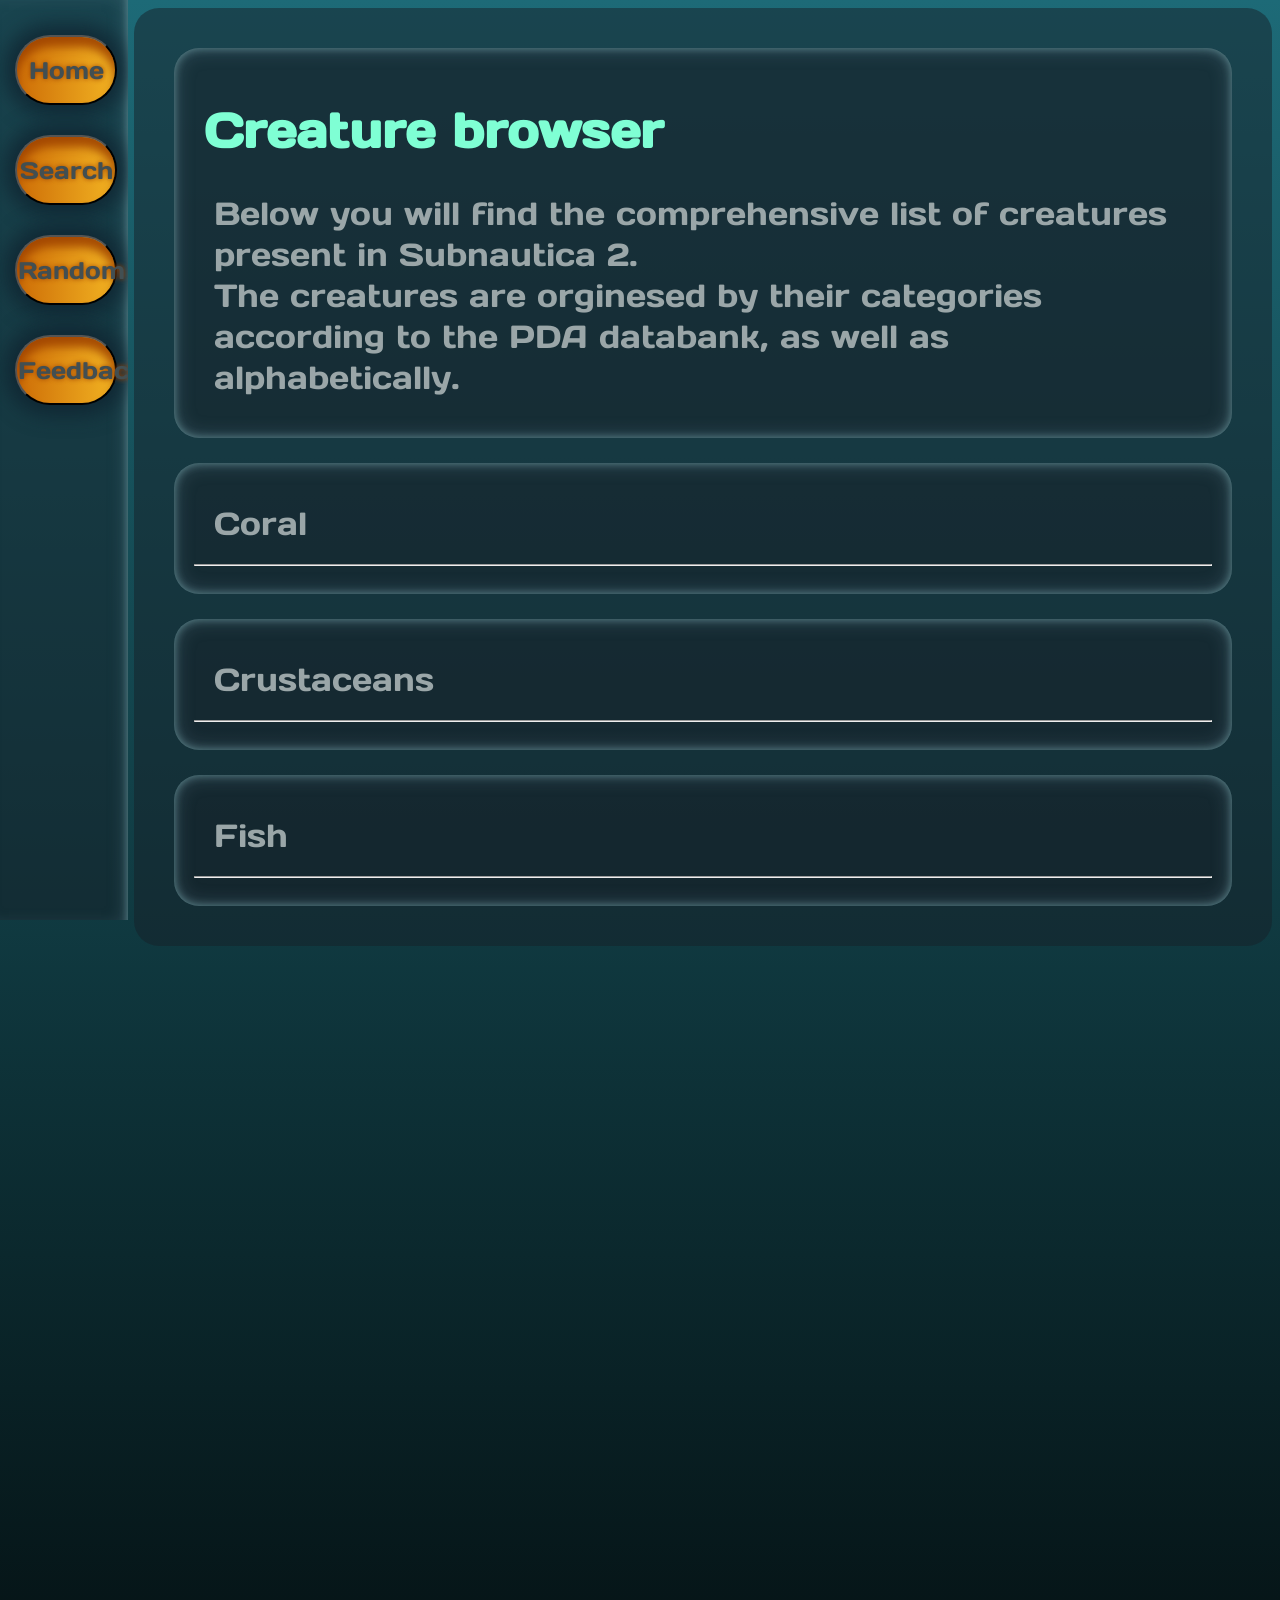
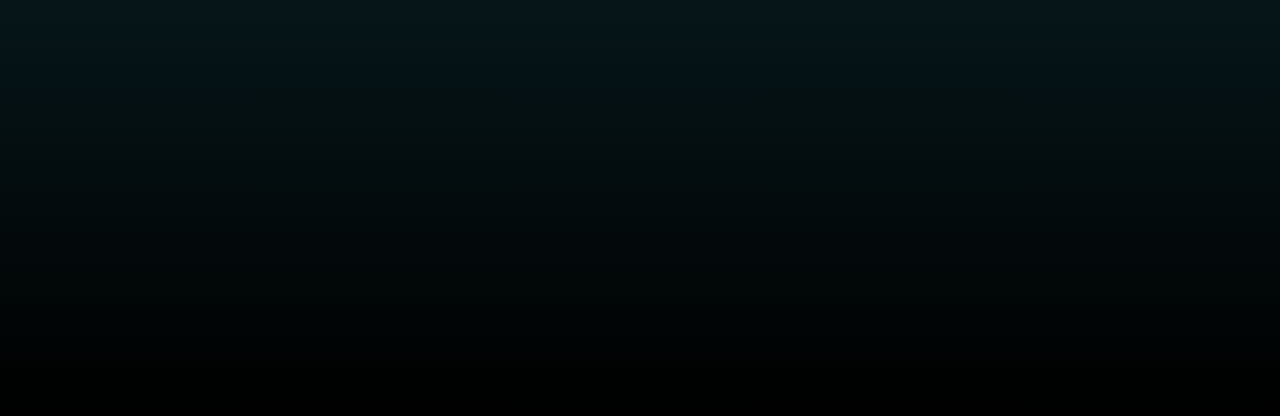
==== browse.html @ dadebdd3 "Progress 1" ====
<!DOCTYPE html>
<html lang="en">

<head>
    <meta charset="UTF-8">
    <meta name="viewport" content="width=device-width, initial-scale=1.0">
    <meta font-family="comic sans ms">
    <title>Subnautica 2 fauna unofficial Wiki</title>

        <link rel="stylesheet" href="guzior.css">


</head>

<body>
    
    
    <div class="sidenav">
        <button class="guzior" onclick="window.location.href='index.html'">Home</button>
        <button class="guzior">Search</button>
        <button class="guzior">Random</button>
        <button class="guzior">Feedback</button>
    </div>

<!-- Page content -->
        <div class="main" style="background-color: rgb(23, 33, 41, 0.5)">


                <div class="mainbox">
                     <header>
                        <h1>Creature browser</h1>
                     </header>

                     <p>
                        Below you will find the comprehensive list of creatures present in Subnautica 2. <br>
                        The creatures are orginesed by their categories according to the PDA databank, as well as alphabetically.
                    </p>
                </div>

                <div class="mainbox">
                    <p>Coral</p>
                    <hr>
                    <div>

                    </div>

                </div>

                <div class="mainbox">
                    <p>Crustaceans</p>
                    <hr>
                    <div>
                        
                    </div>

                </div>

                <div class="mainbox">
                    <p>Fish</p>
                    <hr>
                    <div>
                        
                    </div>

                </div>

        </div>
    

</body>
</html>
---- guzior.css ----
@import url('https://fonts.googleapis.com/css2?family=Days+One&display=swap');

body {
  background-image: linear-gradient(to bottom, rgb(29, 106, 119), rgb(0, 0, 0));
  height: 2000px;
}

header {
  font-family: 'Days One', sans-serif;
  font-size: 150%;
  color: aquamarine;
  margin: 10px;

}

p {
  font-family: 'Days One', sans-serif;
  font-size: 200%;
  color: #9aa6a8;
  margin: 20px;
}

li {
  font-family: 'Days One', sans-serif;
  font-size: 120%;
  color: #9aa6a8;
  margin: 10px;
}

      .guzior {
      font-family: 'Days One', sans-serif;
      font-size: 150%;
      color:#424f52;
      text-shadow: 0 0 5px rgb(159, 66, 1);
      width: 80%;
      height: 70px;
      margin: 15px;
      padding: 1px;
      border-radius: 35px;
      background-image: linear-gradient(to right, #CD6D07, #F2B322);
      box-shadow: inset 0px 10px 10px rgba(159, 66, 1, 0.9), 0 0px 20px 10px rgba(15, 35, 48, 0.8);
      transition-duration: 0.3s;
      }

      .guzior:hover {
      transform: translateX(10px);
      box-shadow: inset 10px 0px 10px rgba(159, 66, 1, 0.9), 0 0px 20px 10px rgba(15, 35, 48, 0.8);
      color: rgb(86, 202, 165);
      text-shadow: 0 0 5px rgba(255, 255, 255, 0.9);
      transition-duration: 0.3s;
      
      }

.headerinf1 {
font-family: 'Days One', sans-serif;
color: #bdcbce;
padding: 10px;
text-shadow: 0 0 5px rgb(159, 66, 1);
}

.nawig {
margin-bottom: 5px;
}

.imag {
display: flex;
flex-direction: row;
justify-content: baseline;
max-height: 500px

}

      .trailercontainer {
      position: relative; 
      display: flex; 
      align-items: flex-start; 
      justify-content: center;
      border-radius: 25px;
      width: 100%;
      overflow: hidden;
      display: flex;
      height: 460px;
      box-shadow: inset 0 0px 20px 5px rgba(0, 0, 0, 0.589), inset 0 0px 20px 5px rgba(159, 66, 1, 0.363);
      }

      .trailercontainer video {
      min-width: 100%;
      min-height: 100%;
      object-fit: cover;
      box-shadow: inset 0 0px 20px 5px rgba(0, 0, 0, 0.589), inset 0 0px 20px 5px rgba(159, 66, 1, 0.363);
      }


.flexbox > img{
min-width: 20%;

}

.main {
  height: fit-content;
  width: auto;
  border-radius: 25px;
  margin-left: 10%; /* Same as the width of the sidebar */
  padding: 15px;
}

.mainbox {
  box-shadow: inset 0 0px 8px 0 rgba(129, 183, 187, 0.589), inset 0 0px 20px 0 rgba(122, 157, 173, 0.363);
  height: fit-content;
  width: auto;
  border-radius: 25px;
  background-color: rgb(23, 33, 41, 0.5);
  margin-bottom: 25px;
  padding: 20px;
  margin: 25px;
}

.mainboxtrailer {
  display: flex; 
  flex-direction: column; 
  align-items: center; 
  justify-content: center; 
  justify-items: top;
  justify-self: center; 
  align-self: center;
  box-shadow: inset 0 0px 8px 5px rgba(159, 66, 1, 0.7), 0 0px 20px 5px rgba(15, 35, 48, 0.8);
  height: fit-content;
  width: auto;
  border-radius: 25px;
  background-image: linear-gradient(to right, #CD6D07, #F2B322);
  margin-bottom: 25px;
  transition-duration: 1s;
}

.mainboxtrailer:hover {
  box-shadow: inset 0 0px 8px 5px rgba(159, 66, 1, 0.7), 0 0px 20px 5px rgba(127, 225, 212, 0.8);
  height: fit-content;
  width: auto;
  border-radius: 25px;
  margin-bottom: 25px;
  transition-duration: 0.15s;
}

.invdiv {
  display: flex;
  flex-direction: row;
  align-items: center;
}

.pictureframe {
  box-shadow: inset 0 0px 8px 0 rgba(129, 183, 187, 0.589), inset 0 0px 20px 0 rgba(122, 157, 173, 0.363);
  height: fit-content;
  width: auto;
  border-radius: 10px;
  background-color: rgb(23, 33, 41, 0.5);
  margin-bottom: 25px;
  padding: 20px;
  margin: 25px;
}

.sidenav {
  height: 100%; /* Full-height: remove this if you want "auto" height */
  width: 10%; /* Set the width of the sidebar */
  position: fixed; /* Fixed Sidebar (stay in place on scroll) */
  z-index: 1; /* Stay on top */
  top: 0; /* Stay at the top */
  left: 0;
  background-color: rgb(23, 33, 41, 0.5); /* Black */
  overflow-x: hidden; /* Disable horizontal scroll */
  padding-top: 20px;
  box-shadow: inset -10px 0px 8px -10px rgba(129, 183, 187, 0.589), inset -10px 0px 20px -10px rgba(122, 157, 173, 0.363);
}

/* The navigation menu links */
.sidenav a {
  padding: 6px 8px 6px 16px;
  text-decoration: none;
  font-family: 'helvetica';
  font-size: 25px;
  color: #818181;
  display: inline-flexbox;
}

/* When you mouse over the navigation links, change their color */
.sidenav a:hover {
  color: #ec8a3a;
}

/* On smaller screens, where height is less than 450px, change the style of the sidebar (less padding and a smaller font size) */
@media screen and (max-height: 450px) {
  .sidenav {padding-top: 15px;}
  .sidenav a {font-size: 18px; font-family: 'helvetica';}
}
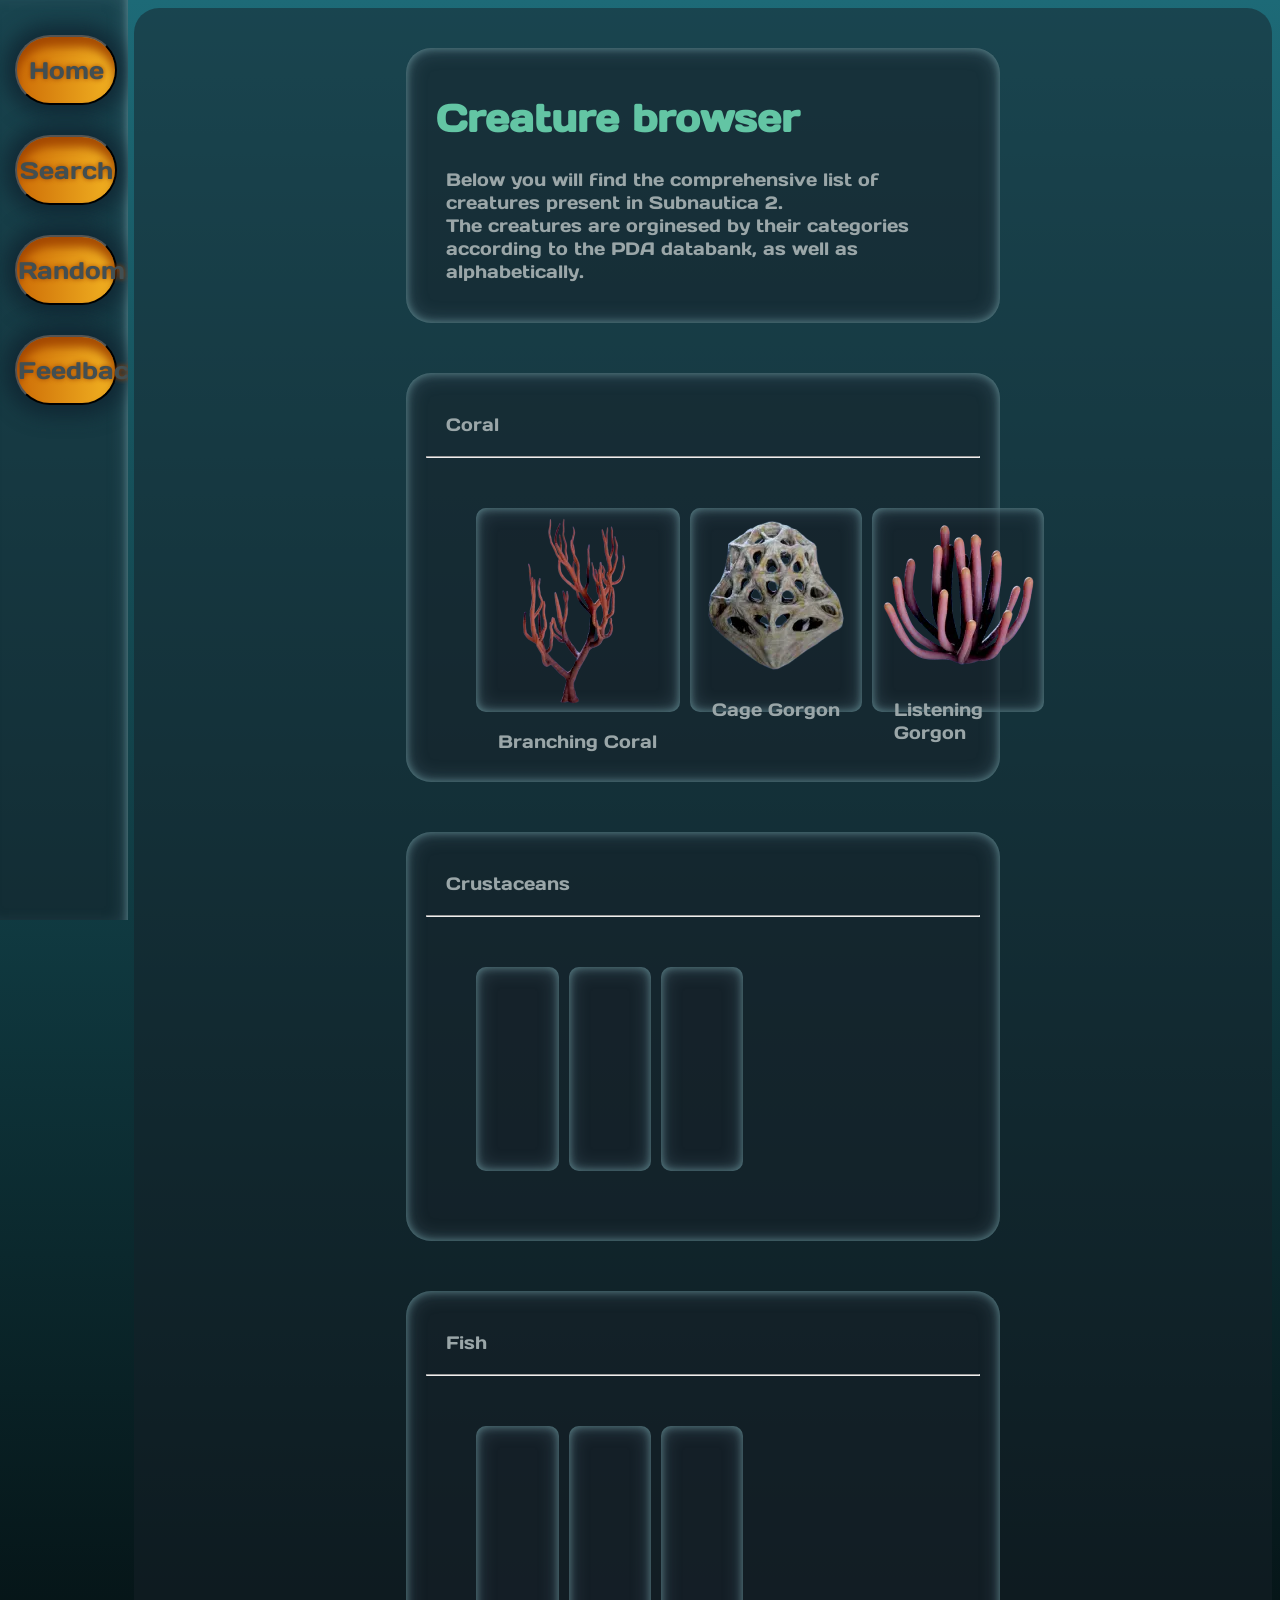
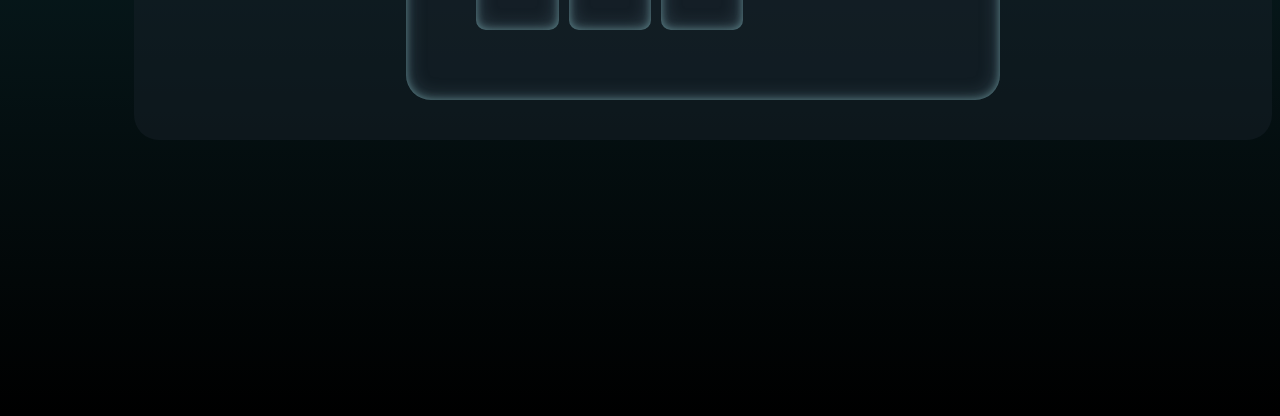
==== commit 72e52b3d: "Wersja test" ====
--- a/browse.html
+++ b/browse.html
@@ -40,26 +40,51 @@
                 <div class="mainbox">
                     <p>Coral</p>
                     <hr>
-                    <div>
-
+                    <div class="browsebox">
+                        <div class="creatureframe">
+                                <img src="Grafika/img_branching_coral.webp" alt="Branching Coral">
+                                <p>Branching Coral</p>
+                        </div>
+                        <div class="creatureframe">
+                                <img src="Grafika/img_cage_gorgon.webp" alt="Cage Gorgon">
+                                <p>Cage Gorgon</p>
+                        </div>
+                        <div class="creatureframe">
+                                <img src="Grafika/img_listening_gorgon.webp" alt="Listening Gorgon">
+                                <p>Listening Gorgon</p>
+                        </div>
                     </div>
-
                 </div>
 
                 <div class="mainbox">
                     <p>Crustaceans</p>
                     <hr>
-                    <div>
-                        
+                    <div class="browsebox">
+                        <div class="creatureframe">
+                            
+                        </div>
+                        <div class="creatureframe">
+                            
+                        </div>
+                        <div class="creatureframe">
+                            
+                        </div>
                     </div>
-
                 </div>
 
                 <div class="mainbox">
                     <p>Fish</p>
                     <hr>
-                    <div>
-                        
+                    <div class="browsebox">
+                        <div class="creatureframe">
+                            
+                        </div>
+                        <div class="creatureframe">
+                            
+                        </div>
+                        <div class="creatureframe">
+                            
+                        </div>
                     </div>
 
                 </div>
--- a/guzior.css
+++ b/guzior.css
@@ -7,17 +7,24 @@
 
 header {
   font-family: 'Days One', sans-serif;
-  font-size: 150%;
-  color: aquamarine;
+  font-size: 120%;
+  color: rgb(99, 197, 164);
   margin: 10px;
 
 }
 
 p {
   font-family: 'Days One', sans-serif;
-  font-size: 200%;
+  font-size: 110%;
   color: #9aa6a8;
   margin: 20px;
+}
+
+a {
+  font-family: 'Days One', sans-serif;
+  font-size: 120%;
+  color: rgb(99, 197, 164);
+  margin: 10px;
 }
 
 li {
@@ -28,27 +35,30 @@
 }
 
       .guzior {
-      font-family: 'Days One', sans-serif;
-      font-size: 150%;
-      color:#424f52;
-      text-shadow: 0 0 5px rgb(159, 66, 1);
-      width: 80%;
-      height: 70px;
-      margin: 15px;
-      padding: 1px;
-      border-radius: 35px;
-      background-image: linear-gradient(to right, #CD6D07, #F2B322);
-      box-shadow: inset 0px 10px 10px rgba(159, 66, 1, 0.9), 0 0px 20px 10px rgba(15, 35, 48, 0.8);
-      transition-duration: 0.3s;
+        font-family: 'Days One', sans-serif;
+        font-size: 150%;
+        color:#424f52;
+        text-shadow: 0 0 5px rgb(159, 66, 1);
+        width: 80%;
+        height: 70px;
+        margin: 15px;
+        padding: 1px;
+        border-radius: 35px;
+        background-image: linear-gradient(to right, #CD6D07, #F2B322);
+        box-shadow: inset 0px 10px 10px rgba(159, 66, 1, 0.9), 0 0px 20px 10px rgba(15, 35, 48, 0.8);
+        transition-duration: 0.3s;
       }
 
       .guzior:hover {
-      transform: translateX(10px);
-      box-shadow: inset 10px 0px 10px rgba(159, 66, 1, 0.9), 0 0px 20px 10px rgba(15, 35, 48, 0.8);
-      color: rgb(86, 202, 165);
-      text-shadow: 0 0 5px rgba(255, 255, 255, 0.9);
-      transition-duration: 0.3s;
-      
+        transform: translateX(10px);
+        box-shadow: inset 10px 0px 10px rgba(159, 66, 1, 0.9), 0 0px 20px 10px rgba(15, 35, 48, 0.8);
+        color: rgb(86, 202, 165);
+        text-shadow: 0 0 5px rgba(255, 255, 255, 0.9);
+        transition-duration: 0.3s;
+      }
+
+      .guzior:active {
+        border: 5px solid aquamarine;
       }
 
 .headerinf1 {
@@ -56,6 +66,7 @@
 color: #bdcbce;
 padding: 10px;
 text-shadow: 0 0 5px rgb(159, 66, 1);
+font-size: 150%;
 }
 
 .nawig {
@@ -97,6 +108,11 @@
 }
 
 .main {
+  display: flex;
+  flex-direction: column;
+  justify-content:center;
+  justify-items: center;
+  align-items: center;
   height: fit-content;
   width: auto;
   border-radius: 25px;
@@ -107,9 +123,20 @@
 .mainbox {
   box-shadow: inset 0 0px 8px 0 rgba(129, 183, 187, 0.589), inset 0 0px 20px 0 rgba(122, 157, 173, 0.363);
   height: fit-content;
-  width: auto;
+  max-width: 50%;
   border-radius: 25px;
   background-color: rgb(23, 33, 41, 0.5);
+  margin-bottom: 25px;
+  padding: 20px;
+  margin: 25px;
+}
+
+.browsebox {
+  display: flex;
+  flex-direction: row;
+  justify-self: center;
+  max-width: 50%;
+  border-radius: 25px;
   margin-bottom: 25px;
   padding: 20px;
   margin: 25px;
@@ -148,6 +175,7 @@
 }
 
 .pictureframe {
+  display: inline-flex;
   box-shadow: inset 0 0px 8px 0 rgba(129, 183, 187, 0.589), inset 0 0px 20px 0 rgba(122, 157, 173, 0.363);
   height: fit-content;
   width: auto;
@@ -156,6 +184,20 @@
   margin-bottom: 25px;
   padding: 20px;
   margin: 25px;
+}
+
+.creatureframe {
+  display: flex;
+  flex-direction: column;
+  height: 200px;
+  width: 200px;
+  box-shadow: inset 0 0px 8px 0 rgba(129, 183, 187, 0.589), inset 0 0px 20px 0 rgba(122, 157, 173, 0.363);
+  border-radius: 10px;
+  background-color: rgb(23, 33, 41, 0.5);
+  margin-bottom: 25px;
+  padding: 2px;
+  margin: 5px;
+  justify-self: center;
 }
 
 .sidenav {
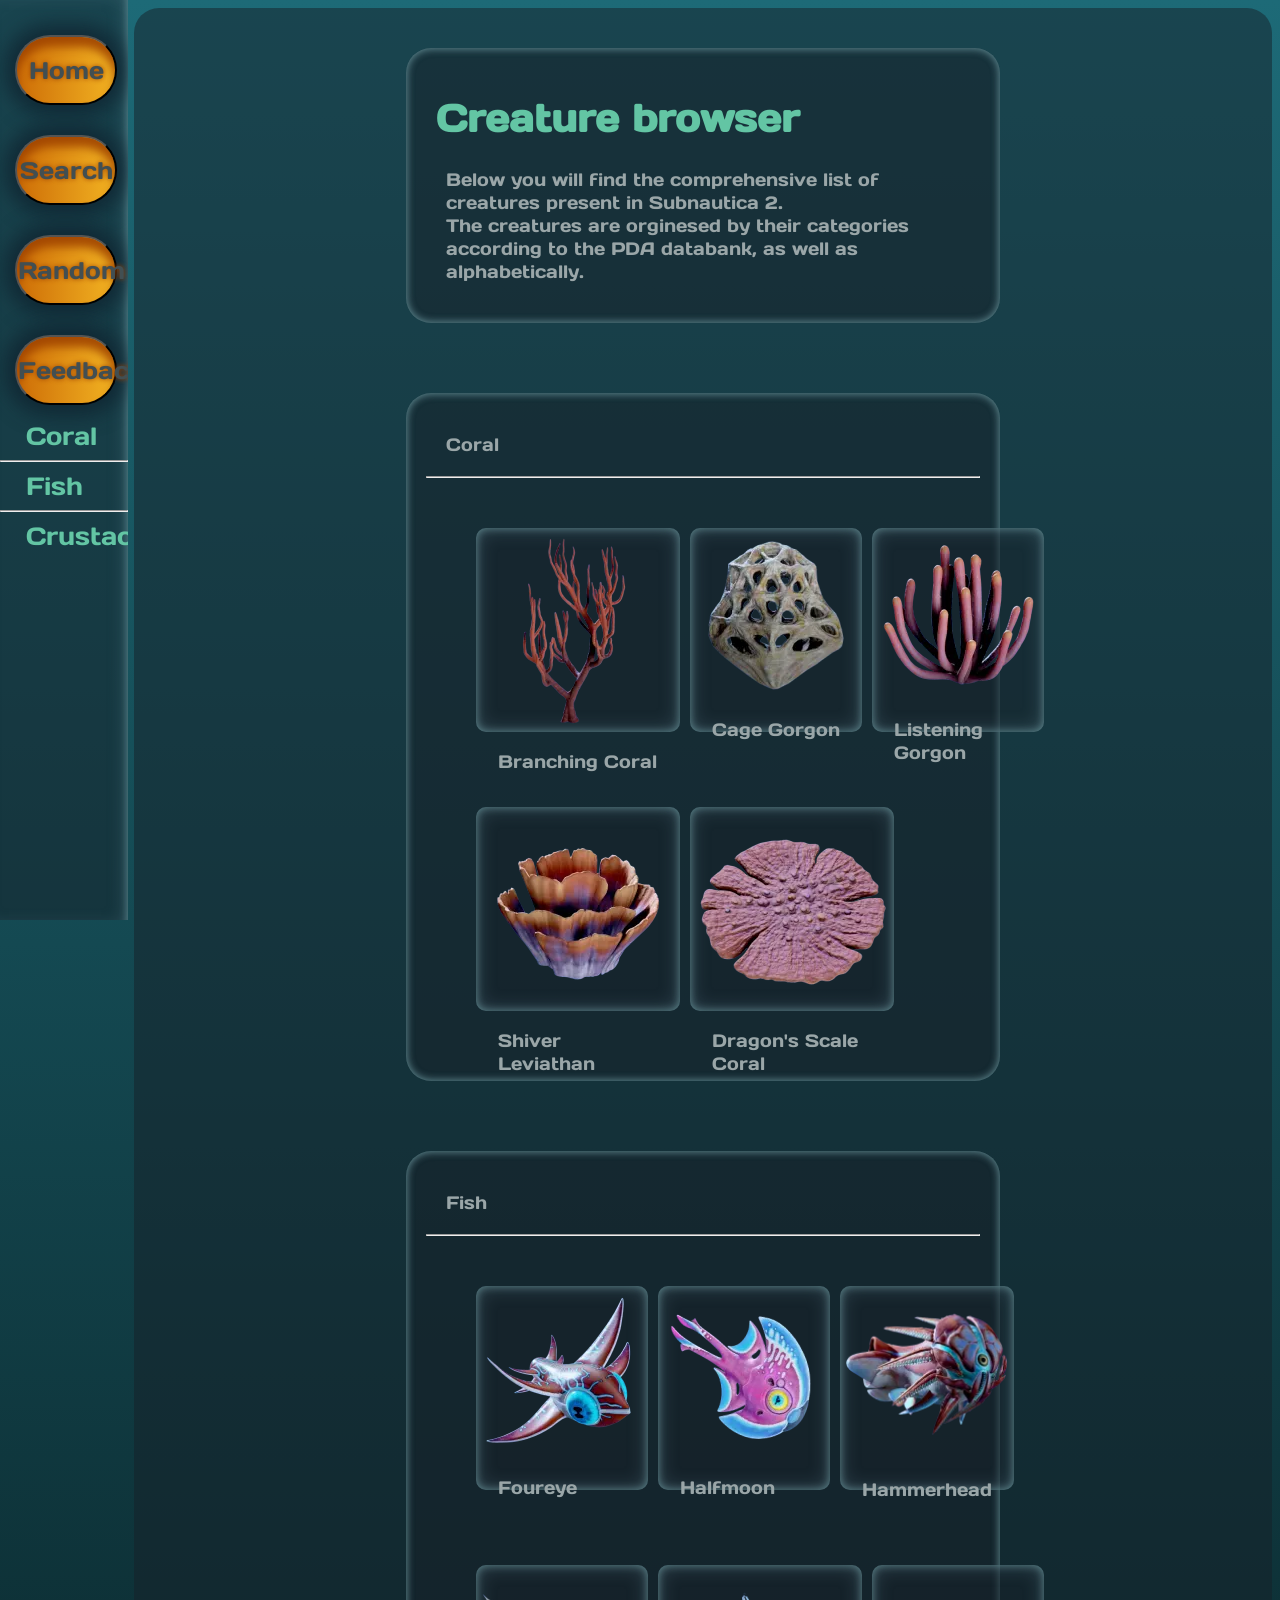
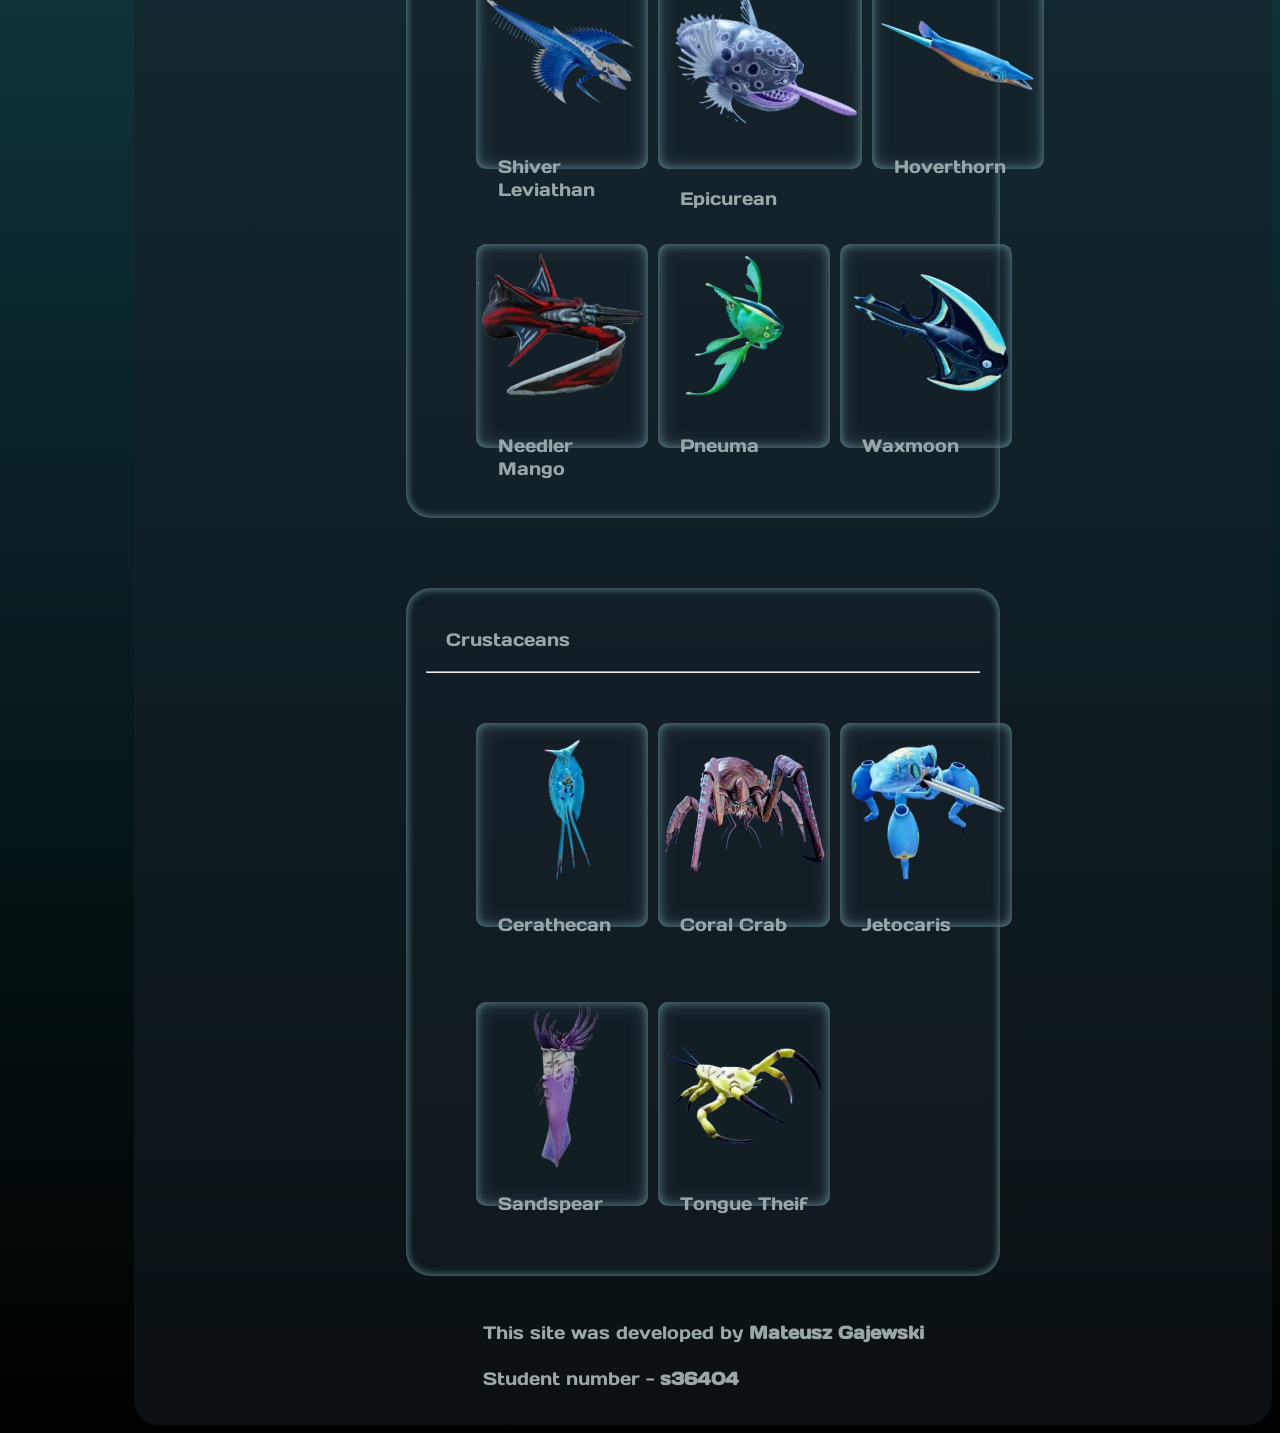
==== commit a649a8a2: "Final" ====
--- a/browse.html
+++ b/browse.html
@@ -4,11 +4,13 @@
 <head>
     <meta charset="UTF-8">
     <meta name="viewport" content="width=device-width, initial-scale=1.0">
-    <meta font-family="comic sans ms">
     <title>Subnautica 2 fauna unofficial Wiki</title>
 
         <link rel="stylesheet" href="guzior.css">
 
+        <script>
+   
+        </script>
 
 </head>
 
@@ -19,7 +21,10 @@
         <button class="guzior" onclick="window.location.href='index.html'">Home</button>
         <button class="guzior">Search</button>
         <button class="guzior">Random</button>
-        <button class="guzior">Feedback</button>
+        <button class="guzior" onclick="window.location.href='feedback.html'">Feedback</button>
+        <a href="#coral">Coral</a><hr>
+        <a href="#fish">Fish</a><hr>
+        <a href="#crustaceans">Crustaceans</a>
     </div>
 
 <!-- Page content -->
@@ -37,57 +42,120 @@
                     </p>
                 </div>
 
+                <a id="coral"></a> 
                 <div class="mainbox">
                     <p>Coral</p>
                     <hr>
                     <div class="browsebox">
-                        <div class="creatureframe">
+                        <div class="creatureframe" onclick="window.location.href='ENT_branching_coral.html'">
                                 <img src="Grafika/img_branching_coral.webp" alt="Branching Coral">
                                 <p>Branching Coral</p>
                         </div>
-                        <div class="creatureframe">
+                        <div class="creatureframe" onclick="window.location.href='ENT_cage_gorgon.html'">
                                 <img src="Grafika/img_cage_gorgon.webp" alt="Cage Gorgon">
                                 <p>Cage Gorgon</p>
                         </div>
-                        <div class="creatureframe">
+                        <div class="creatureframe" onclick="window.location.href='ENT_listening_gorgon.html'">
                                 <img src="Grafika/img_listening_gorgon.webp" alt="Listening Gorgon">
                                 <p>Listening Gorgon</p>
                         </div>
                     </div>
-                </div>
-
-                <div class="mainbox">
-                    <p>Crustaceans</p>
-                    <hr>
                     <div class="browsebox">
                         <div class="creatureframe">
-                            
+                            <img src="Grafika/img_curtain_gorgon.webp" alt="Curtain Gorgon">
+                            <p>Shiver Leviathan</p>
                         </div>
                         <div class="creatureframe">
-                            
-                        </div>
-                        <div class="creatureframe">
-                            
+                            <img src="Grafika/img_dragons_scale_coral.webp" alt="Dragon's Scale Coral">
+                            <p>Dragon's Scale Coral</p>
                         </div>
                     </div>
                 </div>
 
+                <a id="fish"></a> 
                 <div class="mainbox">
                     <p>Fish</p>
                     <hr>
                     <div class="browsebox">
                         <div class="creatureframe">
-                            
+                            <img src="Grafika/img_foureye.webp" alt="Foureye">
+                            <p>Foureye</p>
                         </div>
                         <div class="creatureframe">
-                            
+                            <img src="Grafika/img_halfmoon.webp" alt="Halfmoon">
+                            <p>Halfmoon</p>
                         </div>
                         <div class="creatureframe">
-                            
+                            <img src="Grafika/img_hammerhead.webp" alt="Hammerhead">
+                            <p>Hammerhead</p>
                         </div>
                     </div>
+                    <div class="browsebox">
+                        <div class="creatureframe">
+                            <img src="Grafika/img_shiver_leviathan.webp" alt="Shiver Leviathan">
+                            <p>Shiver Leviathan</p>
+                        </div>
+                        <div class="creatureframe">
+                            <img src="Grafika/img_epicurean.webp" alt="Epicurean">
+                            <p>Epicurean</p>
+                        </div>
+                        <div class="creatureframe">
+                            <img src="Grafika/img_hoverthorn.webp" alt="Hoverthorn">
+                            <p>Hoverthorn</p>
+                        </div>
+                    </div>
+                    <div class="browsebox">
+                        <div class="creatureframe">
+                            <img src="Grafika/img_needler_mango.webp" alt="Needler Mango">
+                            <p>Needler Mango</p>
+                        </div>
+                        <div class="creatureframe">
+                            <img src="Grafika/img_pneuma.webp" alt="Pneuma">
+                            <p>Pneuma</p>
+                        </div>
+                        <div class="creatureframe">
+                            <img src="Grafika/img_waxmoon.webp" alt="Waxmoon">
+                            <p>Waxmoon</p>
+                        </div>
+                    </div>
+                </div>
 
-                </div>
+                <a id="crustaceans"></a> 
+                <div class="mainbox">
+                    <p>Crustaceans</p>
+                    <hr>
+                    <div class="browsebox">
+                        <div class="creatureframe" onclick="window.location.href='ENT_cerathecan.html'">
+                                <img src="Grafika/img_cerathecan.webp" alt="Cerathecan">
+                                <p>Cerathecan</p>
+                        </div>
+                        <div class="creatureframe" onclick="window.location.href='ENT_coral_crab.html'">
+                                <img src="Grafika/img_coral_crab.webp" alt="Coral Crab">
+                                <p>Coral Crab</p>
+                        </div>
+                        <div class="creatureframe">
+                                <img src="Grafika/img_jetocaris.webp" alt="Jetocaris">
+                                <p>Jetocaris</p>
+                        </div>
+                    </div>
+                    <div class="browsebox">
+                        <div class="creatureframe">
+                                <img src="Grafika/img_sandspear.webp" alt="Sandspear">
+                                <p>Sandspear</p>
+                        </div>
+                        <div class="creatureframe">
+                                <img src="Grafika/img_tongue_theif.webp" alt="Tongue Theif">
+                                <p>Tongue Theif</p>
+                        </div>
+                    </div>
+                </div>  
+
+                <footer>
+                    <p>
+                        This site was developed by <b>Mateusz Gajewski</b><br><br>
+                        Student number - <b>s36404</b>
+                    </p>
+                </footer>
 
         </div>
     
--- a/guzior.css
+++ b/guzior.css
@@ -2,7 +2,7 @@
 
 body {
   background-image: linear-gradient(to bottom, rgb(29, 106, 119), rgb(0, 0, 0));
-  height: 2000px;
+  height: 100%;
 }
 
 header {
@@ -25,6 +25,12 @@
   font-size: 120%;
   color: rgb(99, 197, 164);
   margin: 10px;
+  transition-duration: 0.3s;
+}
+
+a:hover {
+  color: #ec8a3a;
+  transition-duration: 0.3s;
 }
 
 li {
@@ -121,7 +127,7 @@
 }
 
 .mainbox {
-  box-shadow: inset 0 0px 8px 0 rgba(129, 183, 187, 0.589), inset 0 0px 20px 0 rgba(122, 157, 173, 0.363);
+  box-shadow: inset 0 0px 8px 0 rgba(129, 183, 187, 0.589), inset 0 0px 8px 0 rgba(122, 157, 173, 0.363);
   height: fit-content;
   max-width: 50%;
   border-radius: 25px;
@@ -168,6 +174,56 @@
   transition-duration: 0.15s;
 }
 
+.mainboxform {
+  display: flex; 
+  flex-direction: column; 
+  align-items: center; 
+  justify-content: center; 
+  box-shadow: inset 0 0px 8px 0 rgba(129, 183, 187, 0.589), inset 0 0px 8px 0 rgba(122, 157, 173, 0.363);
+  height: fit-content;
+  min-width: 50%;
+  border-radius: 25px;
+  background-color: rgb(23, 33, 41, 0.5);
+  margin-bottom: 25px;
+  padding: 20px;
+  margin: 25px;
+}
+
+form {
+  font-family: 'Days One', sans-serif;
+  font-size: 110%;
+  color: rgb(99, 197, 164);
+  margin: 20px;
+}
+
+input[type=text] {
+  width: 100%;
+  padding: 12px;
+  margin: 10px 0;
+  box-sizing: border-box;
+  font-family: 'Days One', sans-serif;
+  font-size: 110%;
+  color: #9aa6a8;
+}
+
+.mailbox {
+  width: 500px;
+  background-color: rgb(23, 33, 41, 0.5);
+  box-shadow: inset 0 0px 8px 0 rgba(129, 183, 187, 0.589), inset 0 0px 8px 0 rgba(122, 157, 173, 0.363);
+  border-radius: 15px;
+  justify-content: left;
+}
+
+.feedbackbox {
+  width: 500px;
+  height: 300px;
+  background-color: rgb(23, 33, 41, 0.5);
+  box-shadow: inset 0 0px 8px 0 rgba(129, 183, 187, 0.589), inset 0 0px 8px 0 rgba(122, 157, 173, 0.363);
+  border-radius: 15px;
+  justify-items: left;
+  align-content: baseline;
+}
+
 .invdiv {
   display: flex;
   flex-direction: row;
@@ -198,6 +254,12 @@
   padding: 2px;
   margin: 5px;
   justify-self: center;
+  transition-duration: 1s;
+}
+
+.creatureframe:hover {
+  box-shadow: inset 0 0px 8px 5px rgba(0, 0, 0, 0.7), 0 0px 20px 5px rgba(127, 225, 212, 0.8);
+  transition-duration: 0.15s;
 }
 
 .sidenav {
@@ -217,19 +279,26 @@
 .sidenav a {
   padding: 6px 8px 6px 16px;
   text-decoration: none;
-  font-family: 'helvetica';
+  font-family: 'Days One';
   font-size: 25px;
-  color: #818181;
+  color: rgb(99, 197, 164);
   display: inline-flexbox;
+  transition-duration: 0.3s;
 }
 
 /* When you mouse over the navigation links, change their color */
 .sidenav a:hover {
   color: #ec8a3a;
+  transition-duration: 0.3s;
 }
 
 /* On smaller screens, where height is less than 450px, change the style of the sidebar (less padding and a smaller font size) */
 @media screen and (max-height: 450px) {
   .sidenav {padding-top: 15px;}
   .sidenav a {font-size: 18px; font-family: 'helvetica';}
+}
+
+footer {
+  text-align: justify;
+  text-justify: inter-word;
 }
